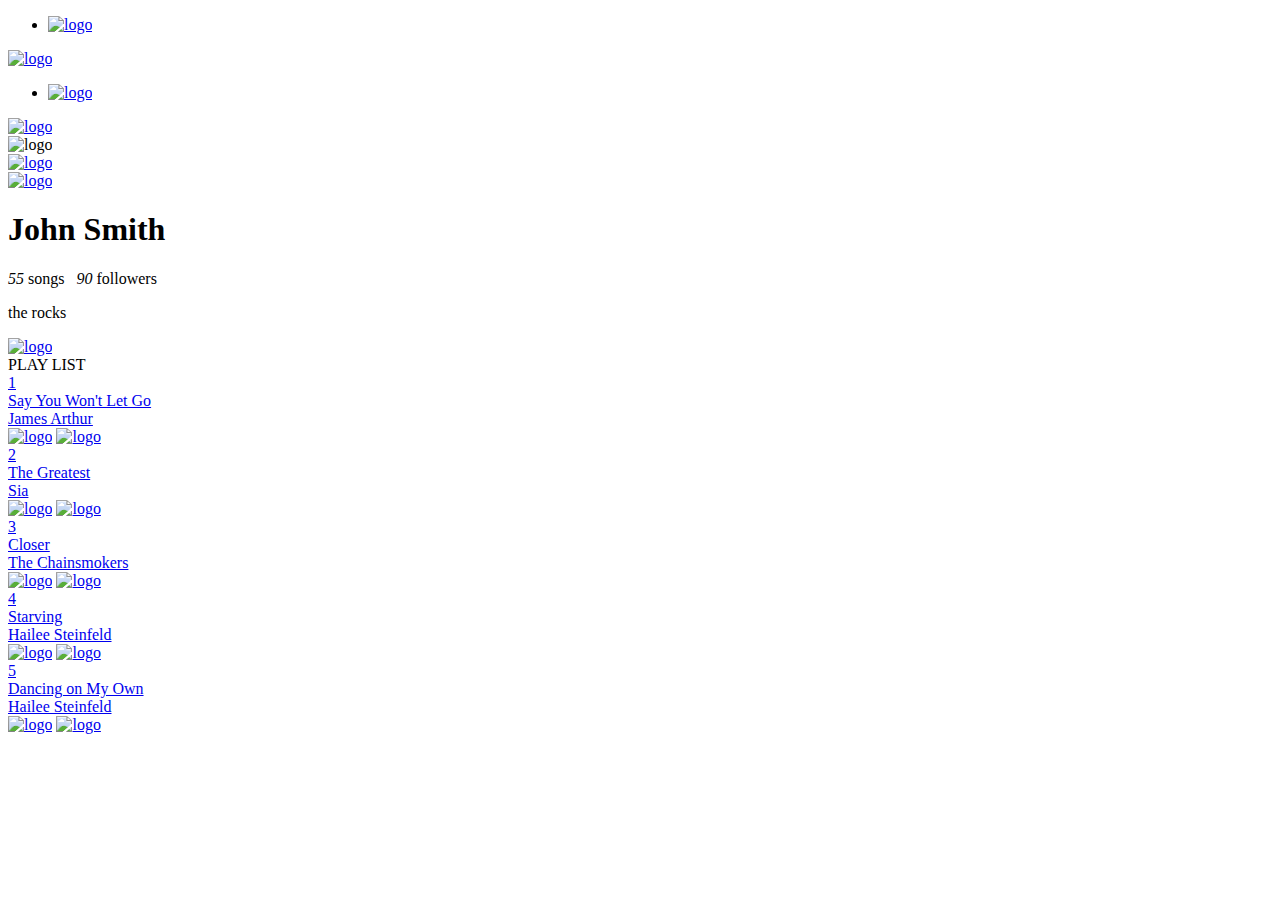
==== index.html @ 65c7c3a5 "index" ====
<!DOCTYPE html PUBLIC "-//W3C//DTD XHTML 1.0 Transitional//EN" "http://www.w3.org/TR/xhtml1/DTD/xhtml1-transitional.dtd">
<html xmlns="http://www.w3.org/1999/xhtml">
<head>
<meta http-equiv="Content-Type" content="text/html; charset=UTF-8" />
    <meta name="viewport" content="width=device-width">
<title>BuskUs</title>
<link href="css/index.css" rel="stylesheet" type="text/css" />
</head>

<body>
    
                

    <div class="container"> 
        

<div class ="header"> 
 
    <div class ="nav">
        
        
            
            <div id ="first">
        <ul>
             <li><a href="#" ><img class="display" src="images/profileicon.png" alt="logo" width="36px"/>
                </a></li>
            
        </ul>
            </div><!--end of first-->
     
        <div id ="secondcont">
        
          <div id ="second">
             
              
              <div id ="secondnav1">
              <a href="#" ><img class="display" src="images/Playlist-02.png" alt="logo" width="60px" height="auto"/>
                </a>
                   </div><!--end of secondnav1-->
              
              <a href="#">
              
                <div id ="secondnav"></div><!--end of secondnav--> 
              
              </a>
              
             </div><!--end of second-->
             </div><!--end of secondcont-->
        
        
        
        <div id ="third">
            <ul>
          
            <li><a href="#"><img class="display" src="images/discover-01.png" alt="logo" width="36px"/></a></li>
            
        </ul>
            </div><!--third-->
        
       
              </div> <!--end of nav-->
       
</div> <!--end of header-->
      
   <!--------------------------------------------->
        
        
        
        
        
        <div class ="topcontainer"> 
        
          <div class ="topbar">
              
              <div class ="topbar1"></div>
              
              
                <div class ="topbar4">
              <a href="#"><img class="display" src="images/burger-13-13.png" alt="logo" height="36px"/></a> 
              </div><!--end of topbar4-->
              
              <div class ="topbar2">
              <img class="display" src="images/logo-06.png" alt="logo" height="25px"/>
              </div><!--end of topbar2-->
              
              
              
              <div class ="topbar3">
              <a href="#"><img class="display" src="images/share-05.png" alt="logo" height="36px"/></a> 
              </div><!--end of topbar3-->
              
              
             
            
            
            </div><!--end of topbar1-->
        
            
        <div class ="photobar">
        
            <a href="#"><img class="profileimg" src="images/head-14.png" alt="logo" height="80px"/></a>
            
            
            <div class="profiletext">
          
          
            <h1>John Smith</h1>
                 <p><em>55</em> songs &nbsp;  <em>90</em> followers</p>
        
                 <p>the rocks</p>
            
            </div>
            
            
            
            <a href="#"><img class="profilebutton" src="images/button-15.png" alt="logo" height="40px"/></a>
          
            
        </div> <!--end of photobar-->
            

            </div><!--end of topcontainer-->
        
        <!--------------------------------------------->
        
        
        
        
        
        
        <div class ="title"> PLAY LIST
        </div><!--end of title-->
        
        
        
       <a href="#"> <div class ="songs">
           
            <div class ="songs1">1</div><!--end of songs1-->
            
            <div class ="songs2">
                <div class ="upper">Say You Won't Let Go</div>
                <div class ="lower">James Arthur</div>
                </div><!--end of songs2-->
            
            <div class ="songs3">
                
                <a href="#"><img class="display" src="images/commenticon-13.png" alt="logo" height="45px"/></a>
                
             <a href="#"><img class="display" src="images/gifticon-17.png" alt="logo" height="45px"/></a>
            </div><!--end of songs3-->
            
        </div><!--end of songs--></a>
        
        
          
       <a href="#"> <div class ="songs">
           
            <div class ="songs1">2</div><!--end of songs1-->
            
            <div class ="songs2">
                <div class ="upper">The Greatest</div>
                <div class ="lower">Sia</div>
                </div><!--end of songs2-->
            
            <div class ="songs3">
                
                <a href="#"><img class="display" src="images/commenticon-13.png" alt="logo" height="45px"/></a>
                
             <a href="#"><img class="display" src="images/gifticon-17.png" alt="logo" height="45px"/></a>
            </div><!--end of songs3-->
            
        </div><!--end of songs--></a>
        
        
        <a href="#"> <div class ="songs">
           
            <div class ="songs1">3</div><!--end of songs1-->
            
            <div class ="songs2">
                <div class ="upper">Closer</div>
                <div class ="lower">The Chainsmokers</div>
                </div><!--end of songs2-->
            
            <div class ="songs3">
                
                <a href="#"><img class="display" src="images/commenticon-13.png" alt="logo" height="45px"/></a>
                
             <a href="#"><img class="display" src="images/gifticon-17.png" alt="logo" height="45px"/></a>
            </div><!--end of songs3-->
            
        </div><!--end of songs--></a>
        
        
        
                <a href="#"> <div class ="songs">
           
            <div class ="songs1">4</div><!--end of songs1-->
            
            <div class ="songs2">
                <div class ="upper">Starving</div>
                <div class ="lower">Hailee Steinfeld</div>
                </div><!--end of songs2-->
            
            <div class ="songs3">
                
                <a href="#"><img class="display" src="images/commenticon-13.png" alt="logo" height="45px"/></a>
                
             <a href="#"><img class="display" src="images/gifticon-17.png" alt="logo" height="45px"/></a>
            </div><!--end of songs3-->
            
        </div><!--end of songs--></a>
     
        
                    <a href="#"> <div class ="songs">
           
            <div class ="songs1">5</div><!--end of songs1-->
            
            <div class ="songs2">
                <div class ="upper">Dancing on My Own</div>
                <div class ="lower">Hailee Steinfeld</div>
                </div><!--end of songs2-->
            
            <div class ="songs3">
                
                <a href="#"><img class="display" src="images/commenticon-13.png" alt="logo" height="45px"/></a>
                
             <a href="#"><img class="display" src="images/gifticon-17.png" alt="logo" height="45px"/></a>
            </div><!--end of songs3-->
            
        </div><!--end of songs--></a>
     
        
        <div class ="basespace"></div>

        
       
    </div><!--end of container-->
    
    </body>
</html>
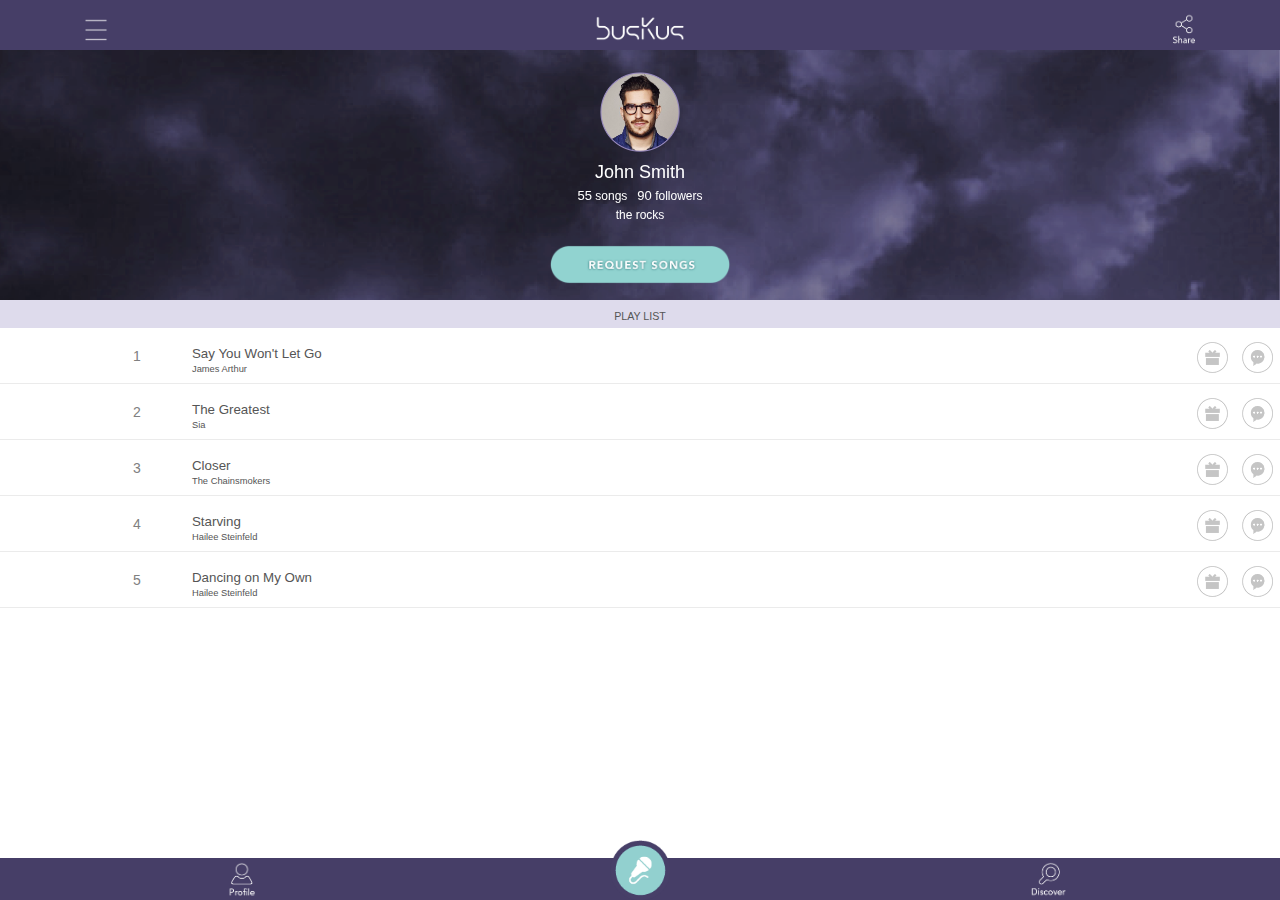
==== commit d1f726e2: "Update index.html" ====
--- a/index.html
+++ b/index.html
@@ -120,16 +120,14 @@
             
 
             </div><!--end of topcontainer-->
-        
-        <!--------------------------------------------->
-        
+                
         
         
         
         
         
         <div class ="title"> PLAY LIST
-        </div><!--end of title-->
+        </div>
         
         
         
@@ -237,4 +235,4 @@
     </div><!--end of container-->
     
     </body>
-</html>+</html>
--- a/css/index.css
+++ b/css/index.css
@@ -0,0 +1,413 @@
+body{
+    margin: 0;
+	/*color:rgba(105,126,143,1);*/
+	font-family: "12 Avenir 85 Heavy 08173", "Helvetica Neue Light", Helvetica, Arial, sans-serif;
+	font-size: 14px;
+    font-weight: 100;
+    background-size: cover;
+    color: rgb(85, 85, 85);
+}
+
+a {
+    text-decoration: none;
+    color: rgb(85, 85, 85);
+}
+
+
+.header{
+    width: 100%;
+    height: 60px;
+    background-color: none;
+    padding-top: 0px;
+     padding-left: 0%;
+	padding-right: 0%;
+    position: fixed;
+    bottom: 0;
+}
+
+
+
+    
+
+#first{
+float: left;
+    height: 45px;
+    background-color: none;
+    position: relative;
+    padding-top: 18px;
+     padding-left: 0px;
+	padding-right: auto;
+    width:38%;
+    
+}
+
+
+ #first ul li{
+    list-style: none;
+    padding-left: 45%;
+    padding-right: 10%;
+     padding-top: 0px;
+     margin-top: 0px;
+     float: left;
+    
+}
+
+#first ul {
+padding-left: 2%;
+    background-color: rgb(70, 62, 103);
+    padding-top: 4px;
+    margin-top: 0px;
+    height: 50px;
+  
+    
+}
+
+
+
+#second{
+    background-color:none; 
+    width: 24%;
+    height: 45px;
+    float: left;
+    padding-top: 0px
+    
+        
+       
+}
+
+
+
+#secondnav{
+    background-color: rgb(70, 62, 103);
+    width: 100%;
+    height: 50px;
+    margin-top: 0px;
+    padding-top: 0px;
+    
+}
+
+#secondnav1{
+    height: 18px;
+}
+
+
+#secondnav1 a img{
+
+   margin-left: auto;
+    padding-left: auto;
+    padding-right: auto;
+    padding-left: auto;
+    margin-top: 0px;
+        padding-top:auto;
+        
+}
+
+
+
+#third{
+float: right;
+    height: 45px;
+     background-color:none;
+   
+    position: relative;
+    padding-top: 18px;
+     padding-left: 0px;
+	padding-right: auto;
+    width:38%;
+    
+}
+
+ #third ul li{
+    list-style: none;
+    padding-left: 10%;
+    padding-right: 45%;
+     padding-top: 0px;
+     margin-top: 2px;
+     float: right;
+    
+}
+
+#third ul {
+padding-left: 2%;
+    background-color: rgb(70, 62, 103);
+    padding-top: 2px;
+    margin-top: 0px;
+    height: 45px;
+  
+    
+}
+
+IMG.display{
+   display: block;
+    margin-left: auto;
+    margin-right: auto;
+    margin-top: auto;
+    margin-bottom: auto;
+}
+
+
+/*--------------------------------------------*/
+
+
+.topcontainer{
+ width: 100%;
+    height: 50px;
+    background-color: none;
+    padding-top: 0px;
+   padding-left: 0%;
+	padding-right: 0%;
+    position: fixed;
+    top: 0;
+}
+
+
+.topbar{
+    background-color: rgb(70, 62, 103);
+    width: 100%;
+    height: 50px;
+    float:left;
+    
+}
+
+
+
+.topbar4{
+    width: 15%;
+    background-color:none;
+    height: 37px;
+    float:left;
+    padding-top: 12px;
+}
+
+.topbar2{
+    width: 70%;
+    background-color:none;
+    height: 22px;
+    float:left;
+    padding-top: 16px;
+}
+
+
+.topbar3{
+    width: 15%;
+    background-color:none;
+    height: 37px;
+    float:right;
+    padding-top: 12px;
+}
+
+
+
+
+.photobar{
+    background-image:url(images/bgimg-16.png);
+    background-repeat: no-repeat;
+    background-size:cover;
+    width: 100%;
+    height: 250px;
+    padding: 0;
+    margin: 0;
+    float:left;
+}
+
+
+.photobar1{
+    background-image:url(images/walletbg-18.png);
+    background-repeat: no-repeat;
+    background-size:cover;
+    width: 100%;
+    height: 170px;
+    padding: 0;
+    margin: 0;
+    float:left;
+}
+
+.photobar1 img{
+    margin-top: 12px;
+    margin-left: auto;
+    margin-right: auto;
+    padding-top: 10px;
+    background-color:none;
+    clear: both;
+ 
+}
+
+.photobar img{
+    margin-top: 12px;
+    margin-left: auto;
+    margin-right: auto;
+    padding-top: 10px;
+    background-color:none;
+    clear: both;
+ 
+}
+
+.profileimg{
+    display: block;
+    margin-left: auto;
+    margin-right: auto;
+    
+    margin-top: 10px;
+    background-color:none;
+    clear: both;
+}
+
+.profilebutton{
+    display: block;
+    margin-left: auto;
+    margin-right: auto;
+    margin-bottom: 0px;
+    margin-top: 0px;
+    background-color:none;
+    clear: both;
+    
+}    
+
+
+.profiletext h1{
+    margin-top:10px;
+    margin-bottom: 5px;
+    font-family: inherit
+   display: block;
+   text-align: center;
+    font-size: 18px;
+    font-weight: 300;
+    color: white;
+    background-color: none;
+}
+
+
+.profiletext p{
+  margin-top:5px;
+  margin-bottom: 0px;
+  font-family: inherit
+   display: block;
+   text-align: center;
+    font-size: 12px;
+    font-weight: 10;
+    color: white;
+     background-color: none;
+}
+    
+    
+em{
+    font-size: 13px;
+    font-weight: 500;
+    font-style: normal; 
+}
+
+
+
+
+
+
+
+
+.title {
+    background-color: rgb(222, 219, 236);
+    width: 100%;
+    height: 18px;
+    text-align: center;
+    padding-top: 310px;
+    margin-top: 0px;
+    float:left;
+    font-size: 8pt;
+   
+}
+
+
+div.menubar {
+    background-color: rgb(222, 219, 236);
+    width: 100%;
+    height: 35px;
+    margin-top: 220px;
+    overflow: auto;
+    white-space: nowrap;   
+}
+
+
+
+
+.title1 p{
+     text-align: center;
+     font-size: 9pt; 
+    
+}
+
+
+
+.songs {
+    background-color:none;
+    width: 100%;
+    height: 55px;
+    border-bottom: 1px solid rgb(235, 235, 235);
+    float:left;
+}
+
+.songs1{
+    background-color:none; 
+    width: 11%;
+    padding-top: 20px;
+    height: 28px;
+    float: left;
+    text-align: right;
+    padding-right: 4%;
+        font-size: 12;
+        color: grey;
+        
+}
+.songs2{
+    background-color:none; 
+    width: 60%;
+    height: 100%;
+    float: left;
+  
+}
+
+
+.songs3 img{
+    margin-top:7px;
+    float: right;
+    background-color: none;
+    
+    
+}
+
+.upper{
+     background-color:none; 
+    width: 80%;
+    height: 18px;
+    float: left;
+    padding-top: 18px;
+    font-size: 10pt;
+}
+
+.lower{
+     background-color:none; 
+    width: 80%;
+    height: 20px;
+    float: left;  
+    margin-top: auto;
+    margin-bottom: auto;
+    padding-top: 0px;
+    font-size: 7pt;
+}
+
+
+
+
+.basespace{
+    width: 100%;
+    height: 40px;
+    float:left;
+}
+
+
+
+
+
+
+
+
+
+
